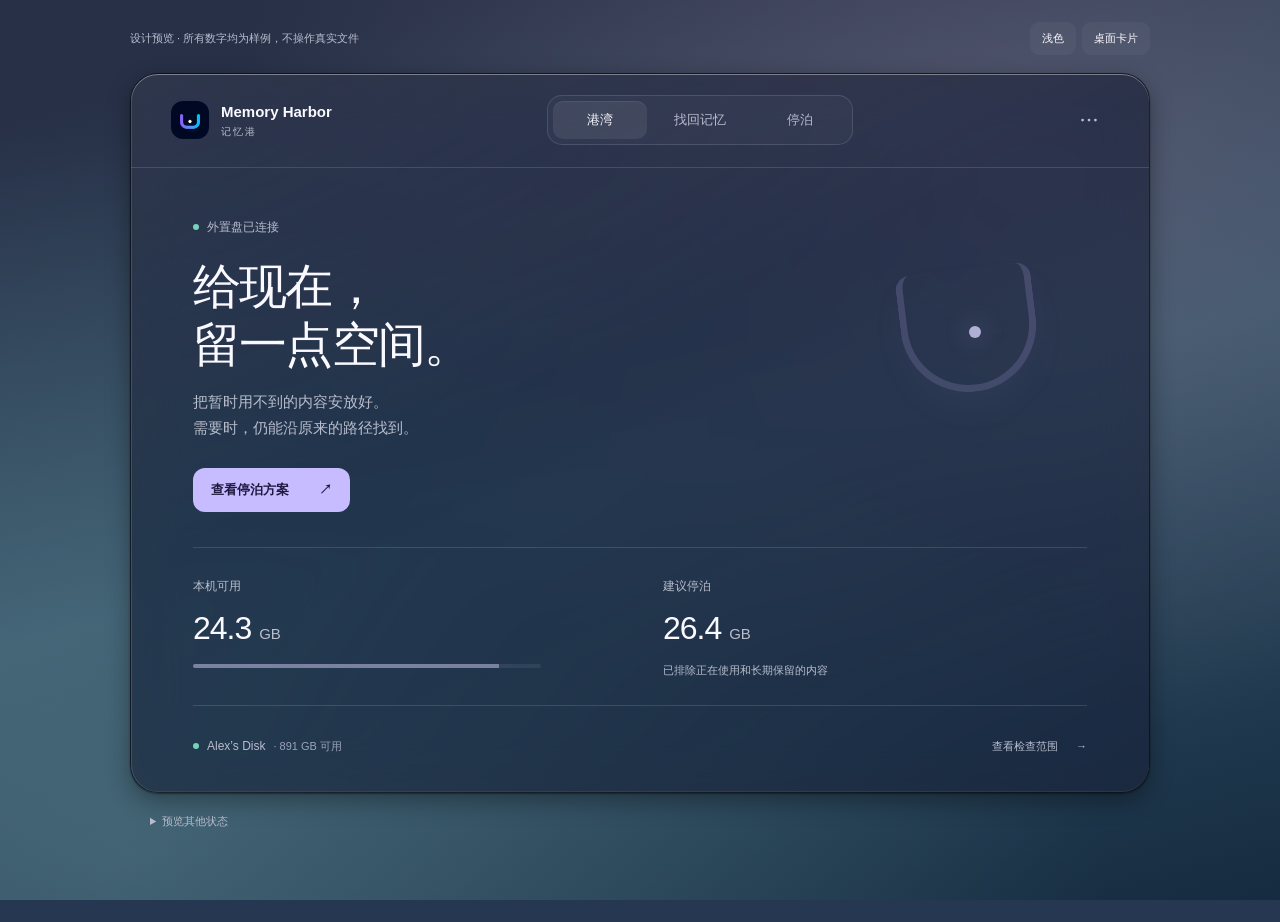
==== docs/design/glass-preview/index.html @ eb40dcd7 "design: preview a simplified harbor using Music Lab glass material" ====
<!doctype html>
<html lang="zh-CN">
<head><meta charset="utf-8"><meta name="viewport" content="width=device-width,initial-scale=1"><title>Memory Harbor · 轻玻璃预览</title><link rel="stylesheet" href="glass.css"></head>
<body>
  <div class="wallpaper" aria-hidden="true"></div>
  <div class="preview-bar"><span>设计预览 · 所有数字均为样例，不操作真实文件</span><div><button id="theme" aria-label="切换浅色深色">浅色</button><button id="desktop" aria-pressed="false">桌面卡片</button></div></div>
  <main class="shell glass" id="app">
    <header>
      <a class="brand" href="#harbor"><img src="../../../skills/codex-memory-harbor/assets/dashboard/memory-harbor-logo-v4.png" alt=""><span>Memory Harbor<small>记忆港</small></span></a>
      <nav aria-label="主导航"><button data-page="harbor" aria-current="page">港湾</button><button data-page="recall">找回记忆</button><button data-page="dock">停泊</button></nav>
      <button class="icon-button" id="settings" aria-label="设备与设置"><svg viewBox="0 0 24 24" aria-hidden="true"><circle cx="5" cy="12" r="1.5"/><circle cx="12" cy="12" r="1.5"/><circle cx="19" cy="12" r="1.5"/></svg></button>
    </header>
    <section id="harbor" class="page">
      <div class="hero"><span class="status"><i></i><span id="connection">外置盘已连接</span></span><h1>给现在，<br>留一点空间。</h1><p>把暂时用不到的内容安放好。<br>需要时，仍能沿原来的路径找到。</p><button class="primary" data-page="dock">查看停泊方案 <span>↗</span></button></div>
      <div class="space-summary"><div><span>本机可用</span><strong>24.3 <small>GB</small></strong><div class="capacity-track"><i></i></div></div><div><span>建议停泊</span><strong>26.4 <small>GB</small></strong><p>已排除正在使用和长期保留的内容</p></div></div>
      <footer class="home-footer"><span><i class="dot"></i> Alex’s Disk <small>· 891 GB 可用</small></span><button id="proof">查看检查范围 <span>→</span></button></footer>
    </section>
    <section id="recall" class="page" hidden>
      <div class="page-title"><span class="eyebrow">找回记忆</span><h1>还记得哪一部分？</h1><p>说说项目、决定，或当时在做的事。</p></div>
      <form id="searchForm" class="search"><svg viewBox="0 0 24 24" aria-hidden="true"><circle cx="10.5" cy="10.5" r="6.5"/><path d="m16 16 5 5"/></svg><input id="query" aria-label="搜索记忆" placeholder="例如：之前的视频剪辑工具" autocomplete="off"><button type="submit">找回</button></form>
      <div class="results" id="results"></div><p class="empty" id="empty" hidden>暂时没有贴近的线索，换一种说法试试。</p>
      <p class="footnote">这里只演示查找交互。正式版的每条线索都需要原始出处。</p>
    </section>
    <section id="dock" class="page" hidden>
      <div class="page-title"><span class="eyebrow">安全停泊</span><h1>把这些先安放好。</h1><p>你来选择；复制和校验通过后，才处理本机副本。</p></div>
      <div class="list-header"><span>本次建议 <small>3 个项目</small></span><button id="selectAll">取消全选</button></div>
      <div class="project-list">
        <details class="project" open><summary><span class="project-symbol">◫</span><span>影像制作<small>旧素材 · 31 天未使用</small></span><b>18.2 GB</b><span class="disclosure">⌄</span></summary><label><input type="checkbox" data-size="18.2" checked><span>已完成的分镜视频<small>保留最终成片与工作文件</small></span><b>18.2 GB</b></label></details>
        <details class="project"><summary><span class="project-symbol">⌘</span><span>研发记录<small>已完成的测试资料</small></span><b>7.3 GB</b><span class="disclosure">⌄</span></summary><label><input type="checkbox" data-size="7.3" checked><span>历史测试副本<small>当前代码、环境和数据库不动</small></span><b>7.3 GB</b></label></details>
        <details class="project"><summary><span class="project-symbol">◷</span><span>独立任务<small>不在项目中的已完成子任务</small></span><b>0.9 GB</b><span class="disclosure">⌄</span></summary><label><input type="checkbox" data-size="0.9" checked><span>较早的子任务历史<small>保留原始证据与可追溯入口</small></span><b>0.9 GB</b></label></details>
      </div>
      <div class="dock-action"><span><strong id="selection">26.4 GB</strong><small>存放到 Alex’s Disk</small></span><button class="primary" id="review">查看停泊方案 <span>→</span></button></div>
    </section>
  </main>
  <section class="desktop-stage" id="desktopStage" hidden>
    <article class="desktop-card glass"><div class="card-top"><img src="../../../skills/codex-memory-harbor/assets/dashboard/memory-harbor-logo-v4.png" alt=""><span>记忆港<small id="cardStatus">外置盘已连接</small></span></div><span class="card-label">本机可用空间</span><strong class="card-number">24.3 <small>GB</small></strong><p id="cardNote">有 26.4 GB 可以查看停泊方案</p><div class="card-bottom"><span><i class="dot"></i>Alex’s Disk</span><button class="primary" id="openApp">打开港湾 ↗</button></div></article>
    <p class="desktop-caption">桌面外观示意<br><small>正式桌面版采用原生材质，不常驻网页或动画。</small></p>
  </section>
  <footer class="preview-tools"><details><summary>预览其他状态</summary><div><button data-scenario="online">已连接</button><button data-scenario="offline">外盘离线</button><button data-scenario="complete">停泊完成</button><button data-scenario="retained">保留本地副本</button><button data-scenario="stopped">安全停止</button></div></details></footer>
  <dialog id="sheet"><button id="closeSheet" class="icon-button close" aria-label="关闭">×</button><div id="sheetContent"></div></dialog>
  <script src="glass.js"></script>
</body></html>
---- docs/design/glass-preview/glass.css ----
:root{color-scheme:dark;--ink:#faf9ff;--muted:#b9bdcd;--faint:#9ca4bc;--fill:#171c309c;--surface:#d6dbff08;--line:#eef2ff22;--accent:#c4baff;--primary:#c6bcff;--button-ink:#211a40;--solid:#202739;--lift:#0005}
*{box-sizing:border-box}body{margin:0;min-height:100vh;color:var(--ink);font:15px/1.5 -apple-system,BlinkMacSystemFont,"PingFang SC",sans-serif;background:#263851}button,input,a{font:inherit}button,a{color:inherit}button{cursor:pointer}button{border:0}a{text-decoration:none}button:focus-visible,a:focus-visible,input:focus-visible,summary:focus-visible{outline:3px solid var(--accent);outline-offset:4px}[hidden]{display:none!important}button:disabled{opacity:.45;cursor:not-allowed}
.wallpaper{position:fixed;inset:0;z-index:-1;background:radial-gradient(ellipse at 80% 18%,#927d975c,transparent 55%),radial-gradient(ellipse at 10% 95%,#74a2a958,transparent 60%),linear-gradient(165deg,#273047 10%,#355368 52%,#152b40 100%)}
/* Material recipe adapted from Music Lab's shipped studio-glass.css.
   One material surface, bright upper rim, dark optical edge, no distortion shader. */
.glass{background:linear-gradient(155deg,#ffffff16,transparent 42%,#ffffff04),var(--fill);border:1px solid #03050a8c;-webkit-backdrop-filter:blur(22px) saturate(1.45);backdrop-filter:blur(22px) saturate(1.45);box-shadow:inset 0 1px 0 #ffffff60,inset 1px 0 0 #ffffff20,inset 0 -1px 0 #ffffff10,0 1px 2px #0006,0 8px 24px var(--lift)}
.preview-bar{max-width:1060px;margin:22px auto 18px;padding:0 20px;display:flex;justify-content:space-between;align-items:center;gap:20px;font-size:11px;color:var(--muted)}.preview-bar>div{display:flex;gap:6px}.preview-bar button,.preview-tools button{background:#ffffff0b;color:var(--ink);border-radius:9px;padding:8px 12px}.preview-bar button[aria-pressed=true]{background:var(--primary);color:var(--button-ink)}
.shell{max-width:1020px;margin:0 auto 20px;border-radius:28px;overflow:hidden;min-height:675px}.shell header{height:94px;padding:0 40px;display:flex;align-items:center;justify-content:space-between;gap:30px;border-bottom:1px solid var(--line)}.brand{display:flex;gap:12px;align-items:center;font-size:15px;font-weight:600}.brand img{width:38px;height:38px;border-radius:12px}.brand small{display:block;font-size:10px;color:var(--muted);font-weight:400;letter-spacing:2px;margin-top:1px}nav{display:flex;gap:6px;padding:5px;border:1px solid var(--line);border-radius:15px;background:var(--surface)}nav button{min-height:38px;min-width:94px;padding:6px 14px;border-radius:10px;background:transparent;color:var(--muted);font-size:13px}nav [aria-current=page]{background:#ffffff13;color:var(--ink);box-shadow:inset 0 1px 0 #ffffff12}.icon-button{width:40px;height:40px;display:grid;place-items:center;background:transparent;border-radius:12px;color:var(--muted)}svg{width:22px;height:22px}.icon-button svg{fill:currentColor}.icon-button:hover{background:var(--surface)}
.page{padding:46px 62px 28px}.status{display:inline-flex;align-items:center;gap:8px;color:var(--muted);font-size:12px}.dot,.status i{display:inline-block;width:6px;height:6px;border-radius:50%;background:#76d3bb;flex-shrink:0}.hero h1{font-size:48px;line-height:1.2;letter-spacing:-1.8px;font-weight:550;margin:22px 0 16px}.hero p,.page-title p{color:var(--muted);line-height:1.75;margin:0}.hero{position:relative;padding-bottom:35px}.hero:after{content:"";position:absolute;right:50px;top:55px;width:122px;height:116px;border:7px solid #c7baff2b;border-top:0;border-radius:15px 15px 70px 70px;box-shadow:0 18px 36px #aaa5ed0a;transform:rotate(-7deg);pointer-events:none}.hero:before{content:"";position:absolute;right:106px;top:112px;width:12px;height:12px;border-radius:50%;background:#dcd7ffc2;box-shadow:0 0 24px #baa8ff66}.primary{min-height:44px;border-radius:12px;padding:12px 18px;background:var(--primary);color:var(--button-ink);font-size:13px;font-weight:600;display:inline-flex;align-items:center;justify-content:center;gap:30px}.primary:hover{filter:brightness(1.05)}.hero>.primary{margin-top:26px}.space-summary{display:grid;grid-template-columns:1fr 1fr;gap:46px;border-top:1px solid var(--line);padding:26px 0}.space-summary>div{min-width:0}.space-summary span,.card-label{color:var(--muted);font-size:12px}.space-summary strong{display:block;font-size:32px;font-weight:500;letter-spacing:-1px;margin:8px 0}.space-summary small{font-size:15px;letter-spacing:0;color:var(--muted)}.space-summary p{color:var(--muted);font-size:11px;margin:10px 0 0}.capacity-track{height:4px;background:#dfe6ff14;width:82%;border-radius:4px;overflow:hidden;margin-top:12px}.capacity-track i{display:block;width:88%;height:100%;background:#bcb6dd88}.home-footer{display:flex;align-items:center;justify-content:space-between;gap:15px;border-top:1px solid var(--line);padding-top:22px;color:var(--muted);font-size:12px}.home-footer>span{display:flex;gap:8px;align-items:center}.home-footer small{font-size:11px;color:var(--faint)}.home-footer button{background:transparent;color:var(--muted);padding:10px 0;font-size:11px}.home-footer button span{margin-left:15px}
.page-title h1{font-size:32px;font-weight:550;letter-spacing:-1px;margin:12px 0 10px}.eyebrow{font-size:11px;color:var(--accent)}.page-title{margin-bottom:30px}.search{display:flex;align-items:center;gap:14px;border:1px solid var(--line);border-radius:14px;background:var(--surface);padding:8px 10px 8px 17px}.search svg{stroke:var(--muted);fill:none;stroke-width:1.5}.search input{background:transparent;color:var(--ink);border:0;outline:none;flex:1;min-width:0;padding:8px 0;font-size:14px}.search input::placeholder{color:var(--faint)}.search button{background:var(--primary);color:var(--button-ink);border-radius:10px;padding:10px 17px;min-height:40px}.results{margin:24px 0}.result{display:flex;width:100%;text-align:left;gap:14px;align-items:center;background:transparent;padding:20px 5px;border-bottom:1px solid var(--line)}.result>span:first-child{font-size:24px;color:var(--accent);width:34px}.result>span:nth-child(2){flex:1}.result b{display:block;font-weight:500;font-size:15px}.result small{display:block;color:var(--muted);font-size:11px;margin-top:7px}.result em{font-style:normal;color:var(--faint)}.footnote,.empty{color:var(--muted);font-size:11px}.empty{padding:32px 0}
.list-header{display:flex;justify-content:space-between;color:var(--muted);font-size:12px;margin-bottom:12px}.list-header small{margin-left:10px;color:var(--faint)}.list-header button{background:transparent;color:var(--accent);font-size:11px;padding:0 4px}.project{border-bottom:1px solid var(--line)}.project summary{display:flex;gap:16px;align-items:center;padding:20px 0;cursor:pointer;list-style:none}.project summary::-webkit-details-marker{display:none}.project-symbol{display:grid;place-items:center;background:var(--surface);color:var(--accent);border-radius:12px;width:42px;height:42px;font-size:21px}.project summary>span:nth-child(2){flex:1;font-weight:500;font-size:14px}.project small{display:block;color:var(--muted);font-size:11px;font-weight:400;margin-top:4px}.project b{font-size:13px;font-weight:500;white-space:nowrap}.disclosure{color:var(--faint)}.project[open] .disclosure{transform:rotate(180deg)}.project label{margin:0 0 16px 58px;display:flex;align-items:center;gap:12px;padding:14px;background:var(--surface);border-radius:12px;font-size:12px}.project label>span{flex:1}.project input{accent-color:#9e8ee4;width:16px;height:16px}.project label small{font-size:10px}.project label b{font-size:11px}.dock-action{display:flex;align-items:center;justify-content:space-between;gap:18px;margin-top:24px}.dock-action strong{display:block;font-size:22px;font-weight:500}.dock-action small{display:block;color:var(--muted);font-size:11px;margin-top:3px}
.preview-tools{max-width:1020px;margin:20px auto 30px;padding:0 20px;color:var(--muted);font-size:11px}.preview-tools summary{cursor:pointer}.preview-tools details>div{display:flex;gap:6px;flex-wrap:wrap;margin-top:12px}.desktop-stage{max-width:1020px;margin:0 auto;min-height:650px;padding:80px 60px}.desktop-card{width:360px;border-radius:26px;padding:26px;color:var(--ink)}.card-top{display:flex;align-items:center;gap:12px}.card-top img{width:42px;height:42px;border-radius:14px}.card-top>span{font-size:17px;font-weight:600}.card-top small{display:block;color:var(--muted);font-size:11px;font-weight:400;margin-top:3px}.card-label{display:block;margin-top:28px}.card-number{display:block;font-size:48px;letter-spacing:-2px;font-weight:500;line-height:1.25;margin-top:9px}.card-number small{font-size:22px;letter-spacing:0;color:var(--muted)}.desktop-card p{font-size:11px;color:var(--muted);margin:9px 0 30px}.card-bottom{display:flex;align-items:center;justify-content:space-between;gap:14px}.card-bottom>span{display:flex;align-items:center;gap:7px;color:var(--muted);font-size:11px}.card-bottom .primary{font-size:11px;padding:10px 13px;min-height:38px}.desktop-caption{font-size:12px;color:var(--muted);margin:26px 8px}.desktop-caption small{font-size:11px}
dialog{width:min(460px,calc(100vw - 32px));color:var(--ink);background:var(--solid);border:1px solid var(--line);border-radius:24px;padding:32px;box-shadow:0 30px 80px #0005}dialog::backdrop{background:#0c14235c}dialog h2{font-size:25px;font-weight:550;margin:8px 0 12px}dialog p{font-size:13px;line-height:1.8;color:var(--muted)}dialog .close{position:absolute;right:14px;top:14px;font-size:24px}dialog .eyebrow{display:block;margin-top:8px}dialog .primary{width:100%;margin-top:16px}dialog details{font-size:11px;color:var(--muted);margin-top:22px}dialog summary{cursor:pointer}dialog details p{font-size:11px}.done-icon{display:grid;place-items:center;width:48px;height:48px;background:#7fd7bd19;color:#9cddc7;border-radius:50%;font-size:23px;margin-bottom:16px}.completion{height:5px;border-radius:6px;overflow:hidden;background:#ffffff13;margin:24px 0}.completion>i{display:block;width:100%;height:100%;background:var(--accent)}.completion.stopped>i{width:62%;background:#e8c090}.dialog-meta{display:flex;justify-content:space-between;font-size:11px;color:var(--muted)}
body.light{color-scheme:light;--ink:#232b40;--muted:#566278;--faint:#62718a;--fill:#eff3f7b3;--surface:#ffffff36;--line:#40506e26;--accent:#665592;--primary:#655593;--button-ink:#fff;--solid:#f2f3f8;--lift:#112c4f25}.light .wallpaper{background:radial-gradient(ellipse at 80% 18%,#cdc3df99,transparent 55%),radial-gradient(ellipse at 10% 95%,#9fc7c68c,transparent 60%),linear-gradient(165deg,#e5e8ed 10%,#bed4de 52%,#adc6d4 100%)}.light nav [aria-current=page]{background:#fff9}.light .hero:before{background:#7a65a0}.light .hero:after{border-color:#82709630}.light .done-icon{color:#247b64}.light .completion{background:#493b6917}
@media(max-width:700px){.preview-bar{margin-top:14px;align-items:flex-start;gap:12px}.preview-bar>span{max-width:170px}.preview-bar button{font-size:11px;white-space:nowrap}.shell{margin:0 12px 18px;border-radius:22px;min-height:640px}.shell header{height:auto;min-height:116px;flex-wrap:wrap;gap:16px;padding:20px 24px 18px}.brand{font-size:13px}.icon-button{margin-left:auto}nav{order:3;width:100%;justify-content:center}nav button{flex:1;min-width:0}.page{padding:30px 25px 26px}.hero h1{font-size:36px}.hero:after,.hero:before{display:none}.hero p{font-size:13px}.space-summary{gap:24px}.space-summary strong{font-size:27px}.space-summary p{font-size:10px;line-height:1.6}.home-footer{align-items:flex-start}.home-footer>span{flex-wrap:wrap;max-width:180px}.home-footer small{margin-left:14px}.home-footer button{white-space:nowrap;padding-top:0}.page-title h1{font-size:26px}.page-title p{font-size:12px}.project summary{gap:11px}.project summary>span:nth-child(2){font-size:12px}.project small{font-size:10px}.project-symbol{width:34px;height:36px}.project label{margin-left:0;padding:12px}.project b{font-size:11px}.dock-action{align-items:flex-start}.dock-action .primary{gap:14px;font-size:11px}.desktop-stage{padding:70px 20px;min-height:570px}.desktop-card{width:min(360px,100%);margin:auto}.desktop-caption{text-align:center}}
@supports not ((backdrop-filter:blur(1px)) or (-webkit-backdrop-filter:blur(1px))){.glass{background:var(--solid)}}
@media(prefers-reduced-transparency:reduce),(prefers-contrast:more){.glass{background:var(--solid);backdrop-filter:none;-webkit-backdrop-filter:none;box-shadow:none}.hero:after,.hero:before{display:none}}
@media(prefers-reduced-motion:reduce){*{animation:none!important;transition:none!important;scroll-behavior:auto!important}}
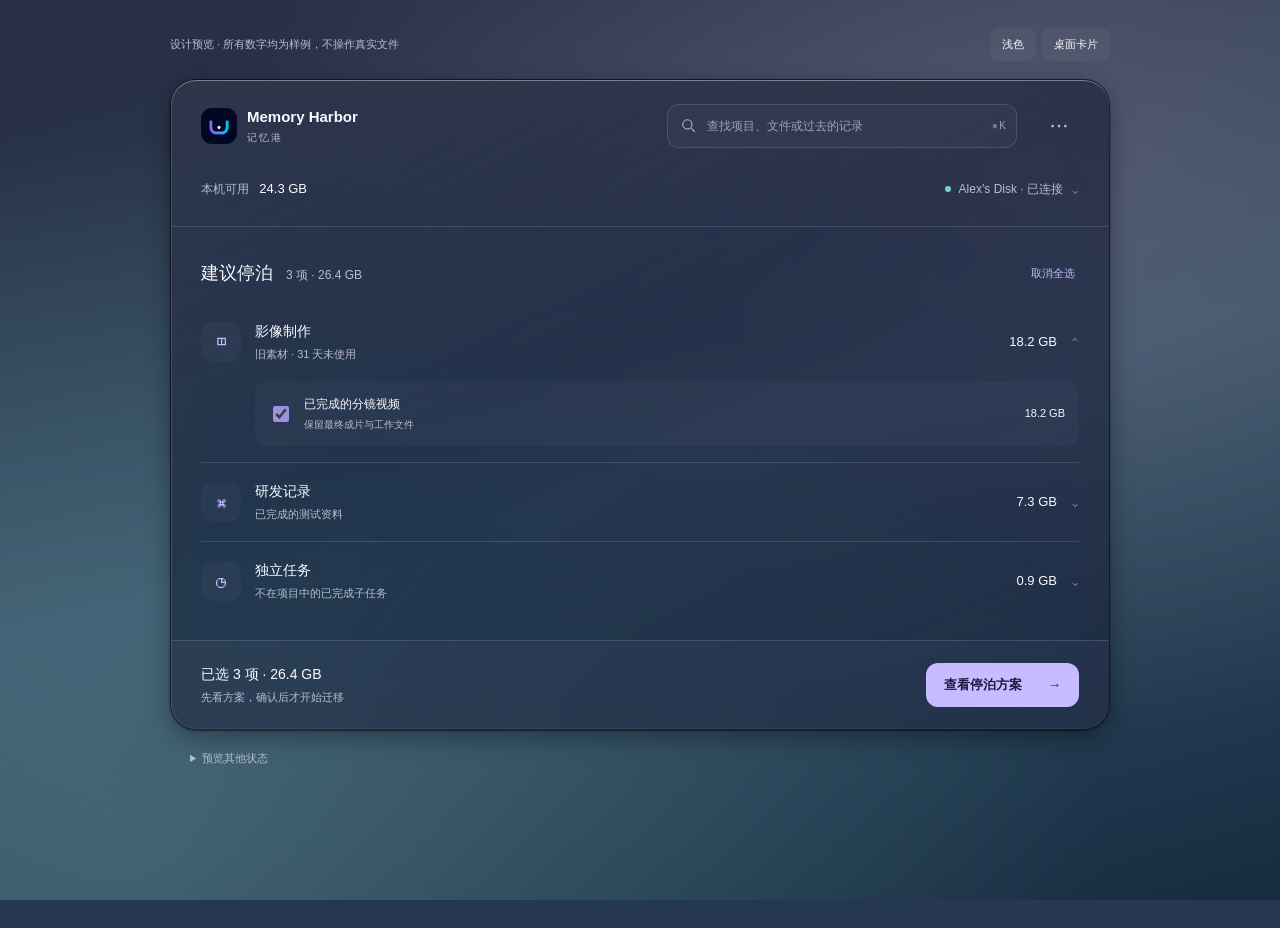
==== commit 44fcb2d4: "design: replace duplicate landing pages with a direct single workbench" ====
--- a/docs/design/glass-preview/index.html
+++ b/docs/design/glass-preview/index.html
@@ -6,34 +6,26 @@
   <div class="preview-bar"><span>设计预览 · 所有数字均为样例，不操作真实文件</span><div><button id="theme" aria-label="切换浅色深色">浅色</button><button id="desktop" aria-pressed="false">桌面卡片</button></div></div>
   <main class="shell glass" id="app">
     <header>
-      <a class="brand" href="#harbor"><img src="../../../skills/codex-memory-harbor/assets/dashboard/memory-harbor-logo-v4.png" alt=""><span>Memory Harbor<small>记忆港</small></span></a>
-      <nav aria-label="主导航"><button data-page="harbor" aria-current="page">港湾</button><button data-page="recall">找回记忆</button><button data-page="dock">停泊</button></nav>
+      <a class="brand" href="#workspace"><img src="../../../skills/codex-memory-harbor/assets/dashboard/memory-harbor-logo-v4.png" alt=""><span>Memory Harbor<small>记忆港</small></span></a>
+      <form id="searchForm" class="search"><svg viewBox="0 0 24 24" aria-hidden="true"><circle cx="10.5" cy="10.5" r="6.5"/><path d="m16 16 5 5"/></svg><input id="query" aria-label="搜索内容与记忆" placeholder="查找项目、文件或过去的记录" autocomplete="off"><button id="clearSearch" type="button" aria-label="清除搜索" hidden>×</button><kbd>⌘ K</kbd></form>
       <button class="icon-button" id="settings" aria-label="设备与设置"><svg viewBox="0 0 24 24" aria-hidden="true"><circle cx="5" cy="12" r="1.5"/><circle cx="12" cy="12" r="1.5"/><circle cx="19" cy="12" r="1.5"/></svg></button>
     </header>
-    <section id="harbor" class="page">
-      <div class="hero"><span class="status"><i></i><span id="connection">外置盘已连接</span></span><h1>给现在，<br>留一点空间。</h1><p>把暂时用不到的内容安放好。<br>需要时，仍能沿原来的路径找到。</p><button class="primary" data-page="dock">查看停泊方案 <span>↗</span></button></div>
-      <div class="space-summary"><div><span>本机可用</span><strong>24.3 <small>GB</small></strong><div class="capacity-track"><i></i></div></div><div><span>建议停泊</span><strong>26.4 <small>GB</small></strong><p>已排除正在使用和长期保留的内容</p></div></div>
-      <footer class="home-footer"><span><i class="dot"></i> Alex’s Disk <small>· 891 GB 可用</small></span><button id="proof">查看检查范围 <span>→</span></button></footer>
-    </section>
-    <section id="recall" class="page" hidden>
-      <div class="page-title"><span class="eyebrow">找回记忆</span><h1>还记得哪一部分？</h1><p>说说项目、决定，或当时在做的事。</p></div>
-      <form id="searchForm" class="search"><svg viewBox="0 0 24 24" aria-hidden="true"><circle cx="10.5" cy="10.5" r="6.5"/><path d="m16 16 5 5"/></svg><input id="query" aria-label="搜索记忆" placeholder="例如：之前的视频剪辑工具" autocomplete="off"><button type="submit">找回</button></form>
-      <div class="results" id="results"></div><p class="empty" id="empty" hidden>暂时没有贴近的线索，换一种说法试试。</p>
-      <p class="footnote">这里只演示查找交互。正式版的每条线索都需要原始出处。</p>
-    </section>
-    <section id="dock" class="page" hidden>
-      <div class="page-title"><span class="eyebrow">安全停泊</span><h1>把这些先安放好。</h1><p>你来选择；复制和校验通过后，才处理本机副本。</p></div>
-      <div class="list-header"><span>本次建议 <small>3 个项目</small></span><button id="selectAll">取消全选</button></div>
+    <section class="workspace-meta"><span>本机可用 <b>24.3 GB</b></span><button id="storageStatus"><i class="dot"></i><span id="connection">Alex’s Disk · 已连接</span><span class="storage-arrow">⌄</span></button></section>
+    <section id="workspace" class="workspace">
+      <div id="candidates">
+      <div class="list-header"><div><h1>建议停泊</h1><span>3 项 · 26.4 GB</span></div><button id="selectAll">取消全选</button></div>
       <div class="project-list">
         <details class="project" open><summary><span class="project-symbol">◫</span><span>影像制作<small>旧素材 · 31 天未使用</small></span><b>18.2 GB</b><span class="disclosure">⌄</span></summary><label><input type="checkbox" data-size="18.2" checked><span>已完成的分镜视频<small>保留最终成片与工作文件</small></span><b>18.2 GB</b></label></details>
         <details class="project"><summary><span class="project-symbol">⌘</span><span>研发记录<small>已完成的测试资料</small></span><b>7.3 GB</b><span class="disclosure">⌄</span></summary><label><input type="checkbox" data-size="7.3" checked><span>历史测试副本<small>当前代码、环境和数据库不动</small></span><b>7.3 GB</b></label></details>
         <details class="project"><summary><span class="project-symbol">◷</span><span>独立任务<small>不在项目中的已完成子任务</small></span><b>0.9 GB</b><span class="disclosure">⌄</span></summary><label><input type="checkbox" data-size="0.9" checked><span>较早的子任务历史<small>保留原始证据与可追溯入口</small></span><b>0.9 GB</b></label></details>
       </div>
-      <div class="dock-action"><span><strong id="selection">26.4 GB</strong><small>存放到 Alex’s Disk</small></span><button class="primary" id="review">查看停泊方案 <span>→</span></button></div>
+      </div>
+      <div id="searchView" hidden><div class="list-header"><div><h1>查找结果</h1><span id="resultCount"></span></div><button id="backToList">返回列表</button></div><div class="results" id="results"></div><p class="empty" id="empty" hidden>没有找到，换一种说法试试。</p></div>
     </section>
+    <footer class="dock-action" id="selectionBar"><span><strong id="selection">已选 3 项 · 26.4 GB</strong><small>先看方案，确认后才开始迁移</small></span><button class="primary" id="review">查看停泊方案 <span>→</span></button></footer>
   </main>
   <section class="desktop-stage" id="desktopStage" hidden>
-    <article class="desktop-card glass"><div class="card-top"><img src="../../../skills/codex-memory-harbor/assets/dashboard/memory-harbor-logo-v4.png" alt=""><span>记忆港<small id="cardStatus">外置盘已连接</small></span></div><span class="card-label">本机可用空间</span><strong class="card-number">24.3 <small>GB</small></strong><p id="cardNote">有 26.4 GB 可以查看停泊方案</p><div class="card-bottom"><span><i class="dot"></i>Alex’s Disk</span><button class="primary" id="openApp">打开港湾 ↗</button></div></article>
+    <article class="desktop-card glass"><div class="card-top"><img src="../../../skills/codex-memory-harbor/assets/dashboard/memory-harbor-logo-v4.png" alt=""><span>记忆港<small id="cardStatus">外置盘已连接</small></span></div><span class="card-label">本机可用空间</span><strong class="card-number">24.3 <small>GB</small></strong><p id="cardNote">有 26.4 GB 可以查看停泊方案</p><div class="card-bottom"><span><i class="dot"></i>Alex’s Disk</span><button class="primary" id="openApp">打开 ↗</button></div></article>
     <p class="desktop-caption">桌面外观示意<br><small>正式桌面版采用原生材质，不常驻网页或动画。</small></p>
   </section>
   <footer class="preview-tools"><details><summary>预览其他状态</summary><div><button data-scenario="online">已连接</button><button data-scenario="offline">外盘离线</button><button data-scenario="complete">停泊完成</button><button data-scenario="retained">保留本地副本</button><button data-scenario="stopped">安全停止</button></div></details></footer>
--- a/docs/design/glass-preview/glass.css
+++ b/docs/design/glass-preview/glass.css
@@ -1,18 +1,62 @@
 :root{color-scheme:dark;--ink:#faf9ff;--muted:#b9bdcd;--faint:#9ca4bc;--fill:#171c309c;--surface:#d6dbff08;--line:#eef2ff22;--accent:#c4baff;--primary:#c6bcff;--button-ink:#211a40;--solid:#202739;--lift:#0005}
-*{box-sizing:border-box}body{margin:0;min-height:100vh;color:var(--ink);font:15px/1.5 -apple-system,BlinkMacSystemFont,"PingFang SC",sans-serif;background:#263851}button,input,a{font:inherit}button,a{color:inherit}button{cursor:pointer}button{border:0}a{text-decoration:none}button:focus-visible,a:focus-visible,input:focus-visible,summary:focus-visible{outline:3px solid var(--accent);outline-offset:4px}[hidden]{display:none!important}button:disabled{opacity:.45;cursor:not-allowed}
+*{box-sizing:border-box}body{margin:0;min-height:100vh;color:var(--ink);font:15px/1.5 -apple-system,BlinkMacSystemFont,"PingFang SC",sans-serif;background:#263851}
+button,input,a{font:inherit}button,a{color:inherit}button{cursor:pointer;border:0}a{text-decoration:none}button:focus-visible,a:focus-visible,input:focus-visible,summary:focus-visible{outline:3px solid var(--accent);outline-offset:4px}
+[hidden]{display:none!important}button:disabled{opacity:.45;cursor:not-allowed}
 .wallpaper{position:fixed;inset:0;z-index:-1;background:radial-gradient(ellipse at 80% 18%,#927d975c,transparent 55%),radial-gradient(ellipse at 10% 95%,#74a2a958,transparent 60%),linear-gradient(165deg,#273047 10%,#355368 52%,#152b40 100%)}
-/* Material recipe adapted from Music Lab's shipped studio-glass.css.
-   One material surface, bright upper rim, dark optical edge, no distortion shader. */
+/* Music Lab material: one surface, upper rim, dark edge; no distortion or frame loop. */
 .glass{background:linear-gradient(155deg,#ffffff16,transparent 42%,#ffffff04),var(--fill);border:1px solid #03050a8c;-webkit-backdrop-filter:blur(22px) saturate(1.45);backdrop-filter:blur(22px) saturate(1.45);box-shadow:inset 0 1px 0 #ffffff60,inset 1px 0 0 #ffffff20,inset 0 -1px 0 #ffffff10,0 1px 2px #0006,0 8px 24px var(--lift)}
-.preview-bar{max-width:1060px;margin:22px auto 18px;padding:0 20px;display:flex;justify-content:space-between;align-items:center;gap:20px;font-size:11px;color:var(--muted)}.preview-bar>div{display:flex;gap:6px}.preview-bar button,.preview-tools button{background:#ffffff0b;color:var(--ink);border-radius:9px;padding:8px 12px}.preview-bar button[aria-pressed=true]{background:var(--primary);color:var(--button-ink)}
-.shell{max-width:1020px;margin:0 auto 20px;border-radius:28px;overflow:hidden;min-height:675px}.shell header{height:94px;padding:0 40px;display:flex;align-items:center;justify-content:space-between;gap:30px;border-bottom:1px solid var(--line)}.brand{display:flex;gap:12px;align-items:center;font-size:15px;font-weight:600}.brand img{width:38px;height:38px;border-radius:12px}.brand small{display:block;font-size:10px;color:var(--muted);font-weight:400;letter-spacing:2px;margin-top:1px}nav{display:flex;gap:6px;padding:5px;border:1px solid var(--line);border-radius:15px;background:var(--surface)}nav button{min-height:38px;min-width:94px;padding:6px 14px;border-radius:10px;background:transparent;color:var(--muted);font-size:13px}nav [aria-current=page]{background:#ffffff13;color:var(--ink);box-shadow:inset 0 1px 0 #ffffff12}.icon-button{width:40px;height:40px;display:grid;place-items:center;background:transparent;border-radius:12px;color:var(--muted)}svg{width:22px;height:22px}.icon-button svg{fill:currentColor}.icon-button:hover{background:var(--surface)}
-.page{padding:46px 62px 28px}.status{display:inline-flex;align-items:center;gap:8px;color:var(--muted);font-size:12px}.dot,.status i{display:inline-block;width:6px;height:6px;border-radius:50%;background:#76d3bb;flex-shrink:0}.hero h1{font-size:48px;line-height:1.2;letter-spacing:-1.8px;font-weight:550;margin:22px 0 16px}.hero p,.page-title p{color:var(--muted);line-height:1.75;margin:0}.hero{position:relative;padding-bottom:35px}.hero:after{content:"";position:absolute;right:50px;top:55px;width:122px;height:116px;border:7px solid #c7baff2b;border-top:0;border-radius:15px 15px 70px 70px;box-shadow:0 18px 36px #aaa5ed0a;transform:rotate(-7deg);pointer-events:none}.hero:before{content:"";position:absolute;right:106px;top:112px;width:12px;height:12px;border-radius:50%;background:#dcd7ffc2;box-shadow:0 0 24px #baa8ff66}.primary{min-height:44px;border-radius:12px;padding:12px 18px;background:var(--primary);color:var(--button-ink);font-size:13px;font-weight:600;display:inline-flex;align-items:center;justify-content:center;gap:30px}.primary:hover{filter:brightness(1.05)}.hero>.primary{margin-top:26px}.space-summary{display:grid;grid-template-columns:1fr 1fr;gap:46px;border-top:1px solid var(--line);padding:26px 0}.space-summary>div{min-width:0}.space-summary span,.card-label{color:var(--muted);font-size:12px}.space-summary strong{display:block;font-size:32px;font-weight:500;letter-spacing:-1px;margin:8px 0}.space-summary small{font-size:15px;letter-spacing:0;color:var(--muted)}.space-summary p{color:var(--muted);font-size:11px;margin:10px 0 0}.capacity-track{height:4px;background:#dfe6ff14;width:82%;border-radius:4px;overflow:hidden;margin-top:12px}.capacity-track i{display:block;width:88%;height:100%;background:#bcb6dd88}.home-footer{display:flex;align-items:center;justify-content:space-between;gap:15px;border-top:1px solid var(--line);padding-top:22px;color:var(--muted);font-size:12px}.home-footer>span{display:flex;gap:8px;align-items:center}.home-footer small{font-size:11px;color:var(--faint)}.home-footer button{background:transparent;color:var(--muted);padding:10px 0;font-size:11px}.home-footer button span{margin-left:15px}
-.page-title h1{font-size:32px;font-weight:550;letter-spacing:-1px;margin:12px 0 10px}.eyebrow{font-size:11px;color:var(--accent)}.page-title{margin-bottom:30px}.search{display:flex;align-items:center;gap:14px;border:1px solid var(--line);border-radius:14px;background:var(--surface);padding:8px 10px 8px 17px}.search svg{stroke:var(--muted);fill:none;stroke-width:1.5}.search input{background:transparent;color:var(--ink);border:0;outline:none;flex:1;min-width:0;padding:8px 0;font-size:14px}.search input::placeholder{color:var(--faint)}.search button{background:var(--primary);color:var(--button-ink);border-radius:10px;padding:10px 17px;min-height:40px}.results{margin:24px 0}.result{display:flex;width:100%;text-align:left;gap:14px;align-items:center;background:transparent;padding:20px 5px;border-bottom:1px solid var(--line)}.result>span:first-child{font-size:24px;color:var(--accent);width:34px}.result>span:nth-child(2){flex:1}.result b{display:block;font-weight:500;font-size:15px}.result small{display:block;color:var(--muted);font-size:11px;margin-top:7px}.result em{font-style:normal;color:var(--faint)}.footnote,.empty{color:var(--muted);font-size:11px}.empty{padding:32px 0}
-.list-header{display:flex;justify-content:space-between;color:var(--muted);font-size:12px;margin-bottom:12px}.list-header small{margin-left:10px;color:var(--faint)}.list-header button{background:transparent;color:var(--accent);font-size:11px;padding:0 4px}.project{border-bottom:1px solid var(--line)}.project summary{display:flex;gap:16px;align-items:center;padding:20px 0;cursor:pointer;list-style:none}.project summary::-webkit-details-marker{display:none}.project-symbol{display:grid;place-items:center;background:var(--surface);color:var(--accent);border-radius:12px;width:42px;height:42px;font-size:21px}.project summary>span:nth-child(2){flex:1;font-weight:500;font-size:14px}.project small{display:block;color:var(--muted);font-size:11px;font-weight:400;margin-top:4px}.project b{font-size:13px;font-weight:500;white-space:nowrap}.disclosure{color:var(--faint)}.project[open] .disclosure{transform:rotate(180deg)}.project label{margin:0 0 16px 58px;display:flex;align-items:center;gap:12px;padding:14px;background:var(--surface);border-radius:12px;font-size:12px}.project label>span{flex:1}.project input{accent-color:#9e8ee4;width:16px;height:16px}.project label small{font-size:10px}.project label b{font-size:11px}.dock-action{display:flex;align-items:center;justify-content:space-between;gap:18px;margin-top:24px}.dock-action strong{display:block;font-size:22px;font-weight:500}.dock-action small{display:block;color:var(--muted);font-size:11px;margin-top:3px}
-.preview-tools{max-width:1020px;margin:20px auto 30px;padding:0 20px;color:var(--muted);font-size:11px}.preview-tools summary{cursor:pointer}.preview-tools details>div{display:flex;gap:6px;flex-wrap:wrap;margin-top:12px}.desktop-stage{max-width:1020px;margin:0 auto;min-height:650px;padding:80px 60px}.desktop-card{width:360px;border-radius:26px;padding:26px;color:var(--ink)}.card-top{display:flex;align-items:center;gap:12px}.card-top img{width:42px;height:42px;border-radius:14px}.card-top>span{font-size:17px;font-weight:600}.card-top small{display:block;color:var(--muted);font-size:11px;font-weight:400;margin-top:3px}.card-label{display:block;margin-top:28px}.card-number{display:block;font-size:48px;letter-spacing:-2px;font-weight:500;line-height:1.25;margin-top:9px}.card-number small{font-size:22px;letter-spacing:0;color:var(--muted)}.desktop-card p{font-size:11px;color:var(--muted);margin:9px 0 30px}.card-bottom{display:flex;align-items:center;justify-content:space-between;gap:14px}.card-bottom>span{display:flex;align-items:center;gap:7px;color:var(--muted);font-size:11px}.card-bottom .primary{font-size:11px;padding:10px 13px;min-height:38px}.desktop-caption{font-size:12px;color:var(--muted);margin:26px 8px}.desktop-caption small{font-size:11px}
-dialog{width:min(460px,calc(100vw - 32px));color:var(--ink);background:var(--solid);border:1px solid var(--line);border-radius:24px;padding:32px;box-shadow:0 30px 80px #0005}dialog::backdrop{background:#0c14235c}dialog h2{font-size:25px;font-weight:550;margin:8px 0 12px}dialog p{font-size:13px;line-height:1.8;color:var(--muted)}dialog .close{position:absolute;right:14px;top:14px;font-size:24px}dialog .eyebrow{display:block;margin-top:8px}dialog .primary{width:100%;margin-top:16px}dialog details{font-size:11px;color:var(--muted);margin-top:22px}dialog summary{cursor:pointer}dialog details p{font-size:11px}.done-icon{display:grid;place-items:center;width:48px;height:48px;background:#7fd7bd19;color:#9cddc7;border-radius:50%;font-size:23px;margin-bottom:16px}.completion{height:5px;border-radius:6px;overflow:hidden;background:#ffffff13;margin:24px 0}.completion>i{display:block;width:100%;height:100%;background:var(--accent)}.completion.stopped>i{width:62%;background:#e8c090}.dialog-meta{display:flex;justify-content:space-between;font-size:11px;color:var(--muted)}
-body.light{color-scheme:light;--ink:#232b40;--muted:#566278;--faint:#62718a;--fill:#eff3f7b3;--surface:#ffffff36;--line:#40506e26;--accent:#665592;--primary:#655593;--button-ink:#fff;--solid:#f2f3f8;--lift:#112c4f25}.light .wallpaper{background:radial-gradient(ellipse at 80% 18%,#cdc3df99,transparent 55%),radial-gradient(ellipse at 10% 95%,#9fc7c68c,transparent 60%),linear-gradient(165deg,#e5e8ed 10%,#bed4de 52%,#adc6d4 100%)}.light nav [aria-current=page]{background:#fff9}.light .hero:before{background:#7a65a0}.light .hero:after{border-color:#82709630}.light .done-icon{color:#247b64}.light .completion{background:#493b6917}
-@media(max-width:700px){.preview-bar{margin-top:14px;align-items:flex-start;gap:12px}.preview-bar>span{max-width:170px}.preview-bar button{font-size:11px;white-space:nowrap}.shell{margin:0 12px 18px;border-radius:22px;min-height:640px}.shell header{height:auto;min-height:116px;flex-wrap:wrap;gap:16px;padding:20px 24px 18px}.brand{font-size:13px}.icon-button{margin-left:auto}nav{order:3;width:100%;justify-content:center}nav button{flex:1;min-width:0}.page{padding:30px 25px 26px}.hero h1{font-size:36px}.hero:after,.hero:before{display:none}.hero p{font-size:13px}.space-summary{gap:24px}.space-summary strong{font-size:27px}.space-summary p{font-size:10px;line-height:1.6}.home-footer{align-items:flex-start}.home-footer>span{flex-wrap:wrap;max-width:180px}.home-footer small{margin-left:14px}.home-footer button{white-space:nowrap;padding-top:0}.page-title h1{font-size:26px}.page-title p{font-size:12px}.project summary{gap:11px}.project summary>span:nth-child(2){font-size:12px}.project small{font-size:10px}.project-symbol{width:34px;height:36px}.project label{margin-left:0;padding:12px}.project b{font-size:11px}.dock-action{align-items:flex-start}.dock-action .primary{gap:14px;font-size:11px}.desktop-stage{padding:70px 20px;min-height:570px}.desktop-card{width:min(360px,100%);margin:auto}.desktop-caption{text-align:center}}
+.preview-bar{max-width:980px;margin:28px auto 18px;padding:0 20px;display:flex;justify-content:space-between;align-items:center;gap:20px;font-size:11px;color:var(--muted)}
+.preview-bar>div{display:flex;gap:6px}.preview-bar button,.preview-tools button{background:#ffffff0b;color:var(--ink);border-radius:9px;padding:8px 12px}
+.preview-bar button[aria-pressed=true]{background:var(--primary);color:var(--button-ink)}
+.shell{max-width:940px;margin:0 auto 20px;border-radius:26px;overflow:hidden}
+.shell header{min-height:92px;padding:22px 30px;display:flex;align-items:center;gap:22px}
+.brand{display:flex;gap:10px;align-items:center;font-size:15px;font-weight:600;white-space:nowrap}
+.brand img{width:36px;height:36px;border-radius:11px}.brand small{display:block;font-size:10px;color:var(--muted);font-weight:400;letter-spacing:2px;margin-top:1px}
+.icon-button{width:40px;height:40px;flex-shrink:0;display:grid;place-items:center;background:transparent;border-radius:12px;color:var(--muted)}
+svg{width:22px;height:22px}.icon-button svg{fill:currentColor}.icon-button:hover{background:var(--surface)}
+.search{display:flex;align-items:center;gap:10px;border:1px solid var(--line);border-radius:12px;background:var(--surface);padding:5px 10px 5px 12px;margin-left:auto;width:min(350px,100%);min-height:44px}
+.search svg{width:17px;height:17px;stroke:var(--muted);fill:none;stroke-width:1.5;flex-shrink:0}
+.search input{background:transparent;color:var(--ink);border:0;outline:none;flex:1;min-width:0;padding:7px 0;font-size:12px}
+.search input::placeholder{color:var(--faint)}.search button{background:transparent;color:var(--muted);font-size:19px;padding:0 4px}.search kbd{font:inherit;font-size:10px;color:var(--faint);white-space:nowrap}
+.workspace-meta{display:flex;justify-content:space-between;align-items:center;gap:20px;padding:0 30px 20px;border-bottom:1px solid var(--line);color:var(--muted);font-size:12px}
+.workspace-meta b{margin-left:7px;font-size:13px;font-weight:500;color:var(--ink)}.workspace-meta button{display:flex;align-items:center;gap:8px;padding:6px 0;background:transparent;color:var(--muted);font-size:12px}
+.dot{display:inline-block;width:6px;height:6px;border-radius:50%;background:#76d3bb;flex-shrink:0}.storage-arrow{font-size:15px;color:var(--faint)}
+.workspace{padding:28px 30px 20px;min-height:330px}
+.list-header{display:flex;align-items:center;justify-content:space-between;color:var(--muted);font-size:12px;margin-bottom:12px;gap:16px}
+.list-header>div{display:flex;align-items:baseline;gap:13px}.list-header h1{font-size:18px;color:var(--ink);font-weight:550;margin:0}.list-header button{background:transparent;color:var(--accent);font-size:11px;padding:8px 4px;min-height:36px}
+.project{border-bottom:1px solid var(--line)}.project:last-child{border-bottom:0}
+.project summary{display:flex;gap:14px;align-items:center;padding:18px 0;cursor:pointer;list-style:none;min-height:78px}.project summary::-webkit-details-marker{display:none}
+.project-symbol{display:grid;place-items:center;background:var(--surface);color:var(--accent);border-radius:12px;width:40px;height:40px;flex-shrink:0;font-size:20px}
+.project summary>span:nth-child(2){flex:1;font-weight:500;font-size:14px;min-width:0}.project small{display:block;color:var(--muted);font-size:11px;font-weight:400;margin-top:4px}
+.project b{font-size:13px;font-weight:500;white-space:nowrap}.disclosure{color:var(--faint)}.project[open] .disclosure{transform:rotate(180deg)}
+.project label{margin:0 0 16px 54px;display:flex;align-items:center;gap:12px;padding:14px;background:var(--surface);border-radius:12px;font-size:12px;cursor:pointer}
+.project label>span{flex:1;min-width:0}.project input{accent-color:#9e8ee4;width:16px;height:16px;flex-shrink:0}.project label small{font-size:10px}.project label b{font-size:11px}
+.primary{min-height:44px;border-radius:12px;padding:12px 18px;background:var(--primary);color:var(--button-ink);font-size:13px;font-weight:600;display:inline-flex;align-items:center;justify-content:center;gap:26px}
+.primary:hover{filter:brightness(1.05)}.dock-action{display:flex;align-items:center;justify-content:space-between;gap:18px;padding:22px 30px;border-top:1px solid var(--line);background:var(--surface)}
+.dock-action strong{display:block;font-size:14px;font-weight:500}.dock-action small{display:block;color:var(--muted);font-size:11px;margin-top:4px}
+.results{margin:8px 0}.result{display:flex;width:100%;text-align:left;gap:14px;align-items:center;background:transparent;padding:20px 5px;border-bottom:1px solid var(--line)}
+.result>span:first-child{font-size:24px;color:var(--accent);width:34px}.result>span:nth-child(2){flex:1;min-width:0}.result b{display:block;font-weight:500;font-size:15px}.result small{display:block;color:var(--muted);font-size:11px;margin-top:7px}.result em{font-style:normal;color:var(--faint)}.empty{color:var(--muted);font-size:13px;padding:32px 0}
+.preview-tools{max-width:940px;margin:20px auto 30px;padding:0 20px;color:var(--muted);font-size:11px}.preview-tools summary{cursor:pointer}.preview-tools details>div{display:flex;gap:6px;flex-wrap:wrap;margin-top:12px}
+.desktop-stage{max-width:940px;margin:0 auto;min-height:600px;padding:70px 30px}.desktop-card{width:360px;border-radius:26px;padding:26px;color:var(--ink)}
+.card-top{display:flex;align-items:center;gap:12px}.card-top img{width:42px;height:42px;border-radius:14px}.card-top>span{font-size:17px;font-weight:600}.card-top small{display:block;color:var(--muted);font-size:11px;font-weight:400;margin-top:3px}
+.card-label{display:block;margin-top:28px;color:var(--muted);font-size:12px}.card-number{display:block;font-size:48px;letter-spacing:-2px;font-weight:500;line-height:1.25;margin-top:9px}.card-number small{font-size:22px;letter-spacing:0;color:var(--muted)}
+.desktop-card p{font-size:11px;color:var(--muted);margin:9px 0 30px}.card-bottom{display:flex;align-items:center;justify-content:space-between;gap:14px}.card-bottom>span{display:flex;align-items:center;gap:7px;color:var(--muted);font-size:11px}.card-bottom .primary{font-size:11px;padding:10px 13px;min-height:38px}
+.desktop-caption{font-size:12px;color:var(--muted);margin:26px 8px}.desktop-caption small{font-size:11px}
+dialog{width:min(460px,calc(100vw - 32px));max-height:calc(100dvh - 32px);overflow:auto;color:var(--ink);background:var(--solid);border:1px solid var(--line);border-radius:24px;padding:32px;box-shadow:0 30px 80px #0005}
+dialog::backdrop{background:#0c14235c}dialog h2{font-size:25px;font-weight:550;margin:8px 0 12px}dialog p{font-size:13px;line-height:1.8;color:var(--muted)}dialog .close{position:absolute;right:14px;top:14px;font-size:24px}
+.eyebrow{font-size:11px;color:var(--accent)}dialog .eyebrow{display:block;margin-top:8px}dialog .primary{width:100%;margin-top:16px}dialog details{font-size:11px;color:var(--muted);margin-top:22px}dialog summary{cursor:pointer}dialog details p{font-size:11px}
+.done-icon{display:grid;place-items:center;width:48px;height:48px;background:#7fd7bd19;color:#9cddc7;border-radius:50%;font-size:23px;margin-bottom:16px}.completion{height:5px;border-radius:6px;overflow:hidden;background:#ffffff13;margin:24px 0}.completion>i{display:block;width:100%;height:100%;background:var(--accent)}.completion.stopped>i{width:62%;background:#e8c090}.dialog-meta{display:flex;justify-content:space-between;font-size:11px;color:var(--muted)}
+body.light{color-scheme:light;--ink:#232b40;--muted:#566278;--faint:#62718a;--fill:#eff3f7b3;--surface:#ffffff36;--line:#40506e26;--accent:#665592;--primary:#655593;--button-ink:#fff;--solid:#f2f3f8;--lift:#112c4f25}
+.light .wallpaper{background:radial-gradient(ellipse at 80% 18%,#cdc3df99,transparent 55%),radial-gradient(ellipse at 10% 95%,#9fc7c68c,transparent 60%),linear-gradient(165deg,#e5e8ed 10%,#bed4de 52%,#adc6d4 100%)}.light .done-icon{color:#247b64}.light .completion{background:#493b6917}
+@media(max-width:700px){
+.preview-bar{margin-top:14px;align-items:flex-start;gap:12px}.preview-bar>span{max-width:170px}.preview-bar button{font-size:11px;white-space:nowrap}
+.shell{margin:0 12px 18px;border-radius:22px}.shell header{display:grid;grid-template-columns:1fr 40px;gap:16px;padding:20px 22px 16px}.brand{font-size:14px}.icon-button{grid-column:2;grid-row:1}
+.search{grid-column:1/-1;grid-row:2;width:100%;margin:0}.search kbd{display:none}.workspace-meta{padding:0 22px 16px;gap:12px;font-size:10px}.workspace-meta b{font-size:12px;display:block;margin-left:0}
+.workspace-meta button{font-size:10px}.workspace{padding:20px 22px;min-height:330px}.list-header>div{display:block}.list-header h1{font-size:17px}.list-header>div>span{font-size:10px}
+.project summary{gap:10px}.project summary>span:nth-child(2){font-size:12px}.project small{font-size:10px}.project-symbol{width:32px;height:36px}.project b{font-size:11px}.project label{margin-left:0;padding:12px}
+.dock-action{padding:18px 22px;gap:12px}.dock-action strong{font-size:12px}.dock-action small{font-size:10px}.dock-action .primary{gap:10px;font-size:11px;padding:12px}
+.desktop-stage{padding:70px 20px;min-height:570px}.desktop-card{width:min(360px,100%);margin:auto}.desktop-caption{text-align:center}
+}
 @supports not ((backdrop-filter:blur(1px)) or (-webkit-backdrop-filter:blur(1px))){.glass{background:var(--solid)}}
-@media(prefers-reduced-transparency:reduce),(prefers-contrast:more){.glass{background:var(--solid);backdrop-filter:none;-webkit-backdrop-filter:none;box-shadow:none}.hero:after,.hero:before{display:none}}
+@media(prefers-reduced-transparency:reduce),(prefers-contrast:more){.glass{background:var(--solid);backdrop-filter:none;-webkit-backdrop-filter:none;box-shadow:none}}
 @media(prefers-reduced-motion:reduce){*{animation:none!important;transition:none!important;scroll-behavior:auto!important}}
